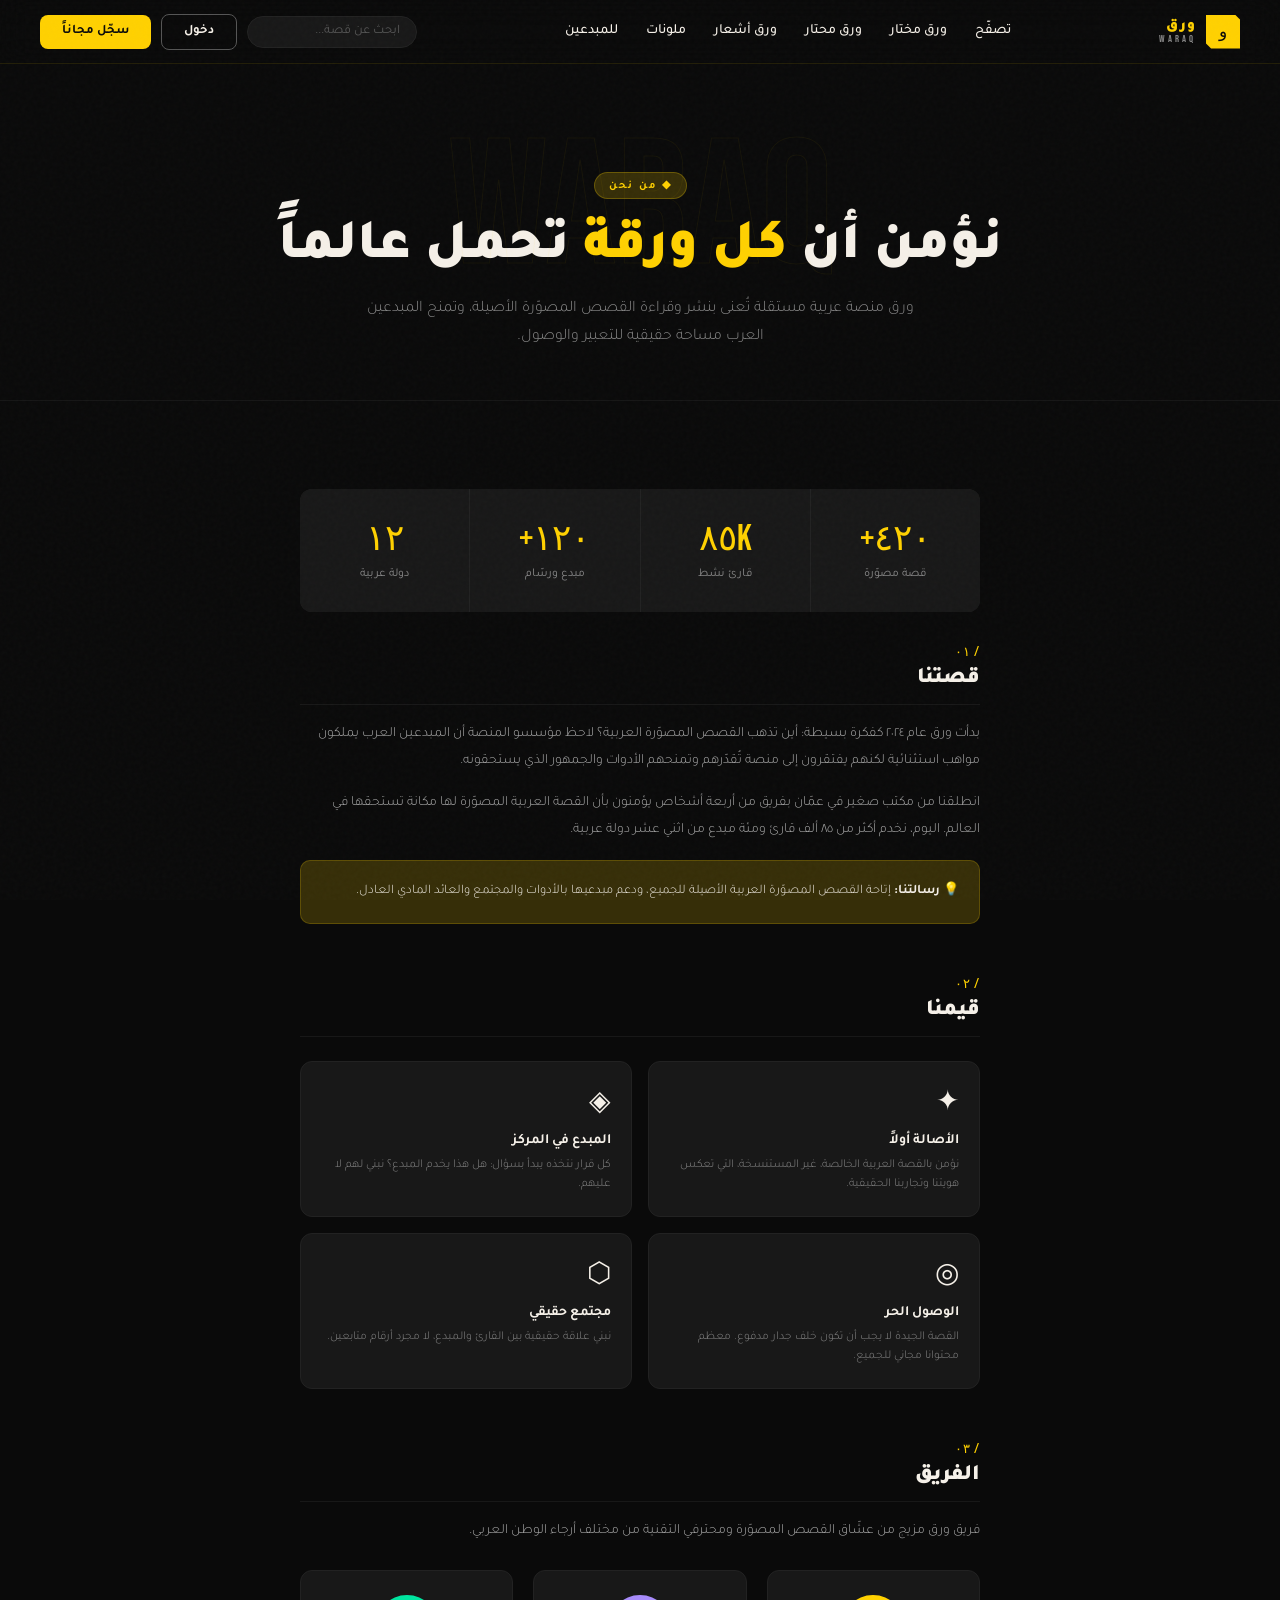
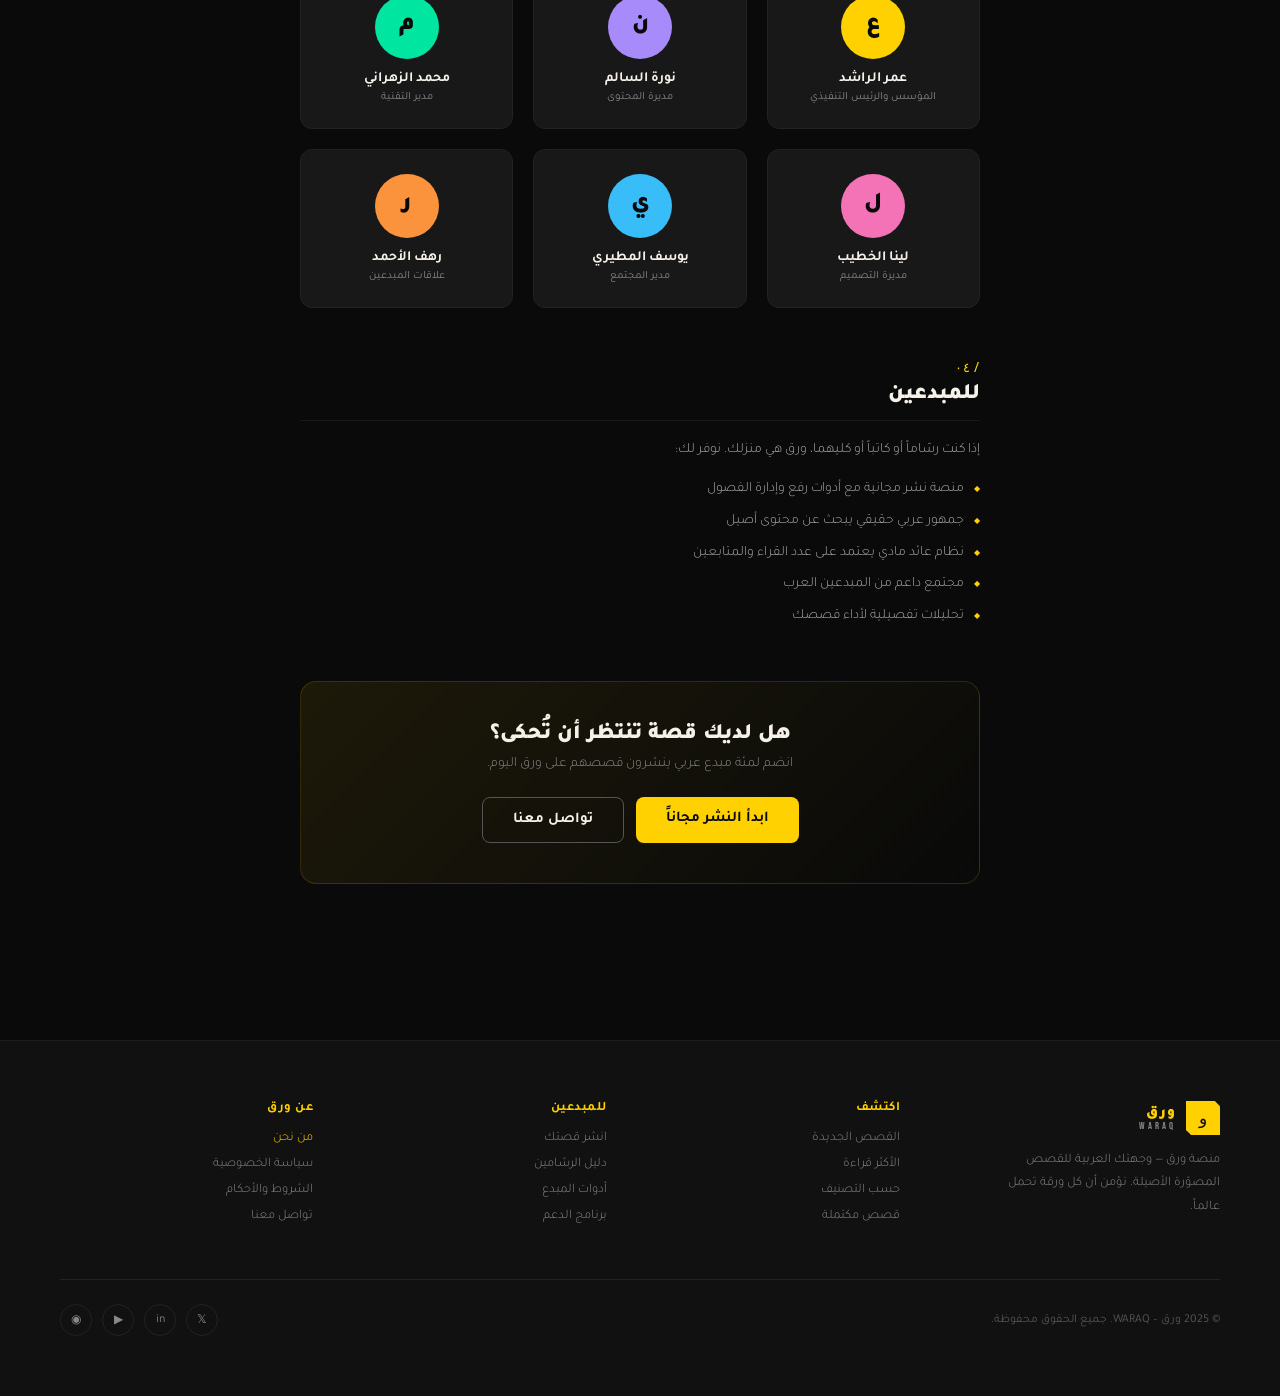
==== about.html @ b27d7887 "made the competition hero in the index page" ====
<!DOCTYPE html>
<html lang="ar" dir="rtl">
<head>
  <meta charset="UTF-8"/>
  <meta name="viewport" content="width=device-width, initial-scale=1.0"/>
  <title>من نحن | ورق WARAQ</title>
  <link rel="preconnect" href="https://fonts.googleapis.com">
  <link href="https://fonts.googleapis.com/css2?family=Tajawal:wght@300;400;500;700;900&family=Bebas+Neue&display=swap" rel="stylesheet">
  <link rel="stylesheet" href="style.css">
  <link rel="stylesheet" href="info.css">
</head>
<body>
<!-- ═══ NAVIGATION ═══ -->
<nav>
  <a class="nav-logo" href="#">
    <div class="nav-logo-icon"><span>و</span></div>
    <div class="nav-logo-text">
      <span class="nav-logo-ar">ورق</span>
      <span class="nav-logo-en">WARAQ</span>
    </div>
  </a>

  <ul class="nav-links">
    <li><a href="browse.html">تصفّح</a></li>
    <li><a href="#schedule">ورق مختار</a></li>
    <li><a href="#trending">ورق محتار</a></li>
    <li><a href="#trending">ورق أشعار</a></li>
    <li><a href="#trending">ملونات</a></li>
    <li><a href="#creators">للمبدعين</a></li>
  </ul>

  <div class="nav-actions">
    <input class="nav-search" type="text" placeholder="ابحث عن قصة...">
    <a class="btn btn-outline nav-btn-login" href="auth.html">دخول</a>
    <a class="btn btn-primary nav-btn-register" href="auth.html">سجّل مجاناً</a>
    <button class="nav-hamburger" id="nav-hamburger" aria-label="القائمة" aria-expanded="false">
      <span></span><span></span><span></span>
    </button>
  </div>
</nav>

<!-- Mobile drawer -->
<div class="nav-drawer" id="nav-drawer" role="dialog" aria-label="القائمة الرئيسية">
  <ul class="drawer-links">
    <li><a href="browse.html">تصفّح</a></li>
    <li><a href="#schedule">ورق مختار</a></li>
    <li><a href="#trending">ورق محتار</a></li>
    <li><a href="#trending">ورق أشعار</a></li>
    <li><a href="#trending">ملونات</a></li>
    <li><a href="#creators">للمبدعين</a></li>
  </ul>
  <input class="drawer-search" type="text" placeholder="ابحث عن قصة...">
  <div class="drawer-actions">
    <a class="btn btn-outline" href="auth.html">دخول</a>
    <a class="btn btn-primary" href="auth.html">سجّل مجاناً</a>
  </div>
</div>


<div class="info-page">

  <!-- Hero -->
  <div class="info-hero" data-bg-text="WARAQ">
    <div class="info-hero-label">◆ من نحن</div>
    <h1 class="info-hero-title">نؤمن أن <span>كل ورقة</span> تحمل عالماً</h1>
    <p class="info-hero-sub">ورق منصة عربية مستقلة تُعنى بنشر وقراءة القصص المصوّرة الأصيلة، وتمنح المبدعين العرب مساحة حقيقية للتعبير والوصول.</p>
  </div>

  <div class="info-content">

    <!-- Stats -->
    <div class="about-stats reveal">
      <div class="about-stat"><span class="about-stat-num">٤٢٠+</span><span class="about-stat-label">قصة مصوّرة</span></div>
      <div class="about-stat"><span class="about-stat-num">٨٥K</span><span class="about-stat-label">قارئ نشط</span></div>
      <div class="about-stat"><span class="about-stat-num">١٢٠+</span><span class="about-stat-label">مبدع ورسّام</span></div>
      <div class="about-stat"><span class="about-stat-num">١٢</span><span class="about-stat-label">دولة عربية</span></div>
    </div>

    <!-- Story -->
    <div class="info-section reveal">
      <div class="info-section-num">/ ٠١</div>
      <h2 class="info-section-title">قصتنا</h2>
      <p>بدأت ورق عام ٢٠٢٤ كفكرة بسيطة: أين تذهب القصص المصوّرة العربية؟ لاحظ مؤسسو المنصة أن المبدعين العرب يملكون مواهب استثنائية لكنهم يفتقرون إلى منصة تُقدّرهم وتمنحهم الأدوات والجمهور الذي يستحقونه.</p>
      <p>انطلقنا من مكتب صغير في عمّان بفريق من أربعة أشخاص يؤمنون بأن القصة العربية المصوّرة لها مكانة تستحقها في العالم. اليوم، نخدم أكثر من ٨٥ ألف قارئ ومئة مبدع من اثني عشر دولة عربية.</p>
      <div class="info-highlight">
        <p>💡 <strong>رسالتنا:</strong> إتاحة القصص المصوّرة العربية الأصيلة للجميع، ودعم مبدعيها بالأدوات والمجتمع والعائد المادي العادل.</p>
      </div>
    </div>

    <!-- Values -->
    <div class="info-section reveal">
      <div class="info-section-num">/ ٠٢</div>
      <h2 class="info-section-title">قيمنا</h2>
      <div class="values-grid">
        <div class="value-card">
          <div class="value-icon">✦</div>
          <div class="value-title">الأصالة أولاً</div>
          <div class="value-desc">نؤمن بالقصة العربية الخالصة، غير المستنسخة، التي تعكس هويتنا وتجاربنا الحقيقية.</div>
        </div>
        <div class="value-card">
          <div class="value-icon">◈</div>
          <div class="value-title">المبدع في المركز</div>
          <div class="value-desc">كل قرار نتخذه يبدأ بسؤال: هل هذا يخدم المبدع؟ نبني لهم لا عليهم.</div>
        </div>
        <div class="value-card">
          <div class="value-icon">◎</div>
          <div class="value-title">الوصول الحر</div>
          <div class="value-desc">القصة الجيدة لا يجب أن تكون خلف جدار مدفوع. معظم محتوانا مجاني للجميع.</div>
        </div>
        <div class="value-card">
          <div class="value-icon">⬡</div>
          <div class="value-title">مجتمع حقيقي</div>
          <div class="value-desc">نبني علاقة حقيقية بين القارئ والمبدع، لا مجرد أرقام متابعين.</div>
        </div>
      </div>
    </div>

    <!-- Team -->
    <div class="info-section reveal">
      <div class="info-section-num">/ ٠٣</div>
      <h2 class="info-section-title">الفريق</h2>
      <p>فريق ورق مزيج من عشّاق القصص المصوّرة ومحترفي التقنية من مختلف أرجاء الوطن العربي.</p>
      <div class="team-grid">
        <div class="team-card">
          <div class="team-avatar" style="background:#FFD100">ع</div>
          <div class="team-name">عمر الراشد</div>
          <div class="team-role">المؤسس والرئيس التنفيذي</div>
        </div>
        <div class="team-card">
          <div class="team-avatar" style="background:#a78bfa">ن</div>
          <div class="team-name">نورة السالم</div>
          <div class="team-role">مديرة المحتوى</div>
        </div>
        <div class="team-card">
          <div class="team-avatar" style="background:#00e5a0">م</div>
          <div class="team-name">محمد الزهراني</div>
          <div class="team-role">مدير التقنية</div>
        </div>
        <div class="team-card">
          <div class="team-avatar" style="background:#f472b6">ل</div>
          <div class="team-name">لينا الخطيب</div>
          <div class="team-role">مديرة التصميم</div>
        </div>
        <div class="team-card">
          <div class="team-avatar" style="background:#38bdf8">ي</div>
          <div class="team-name">يوسف المطيري</div>
          <div class="team-role">مدير المجتمع</div>
        </div>
        <div class="team-card">
          <div class="team-avatar" style="background:#fb923c">ر</div>
          <div class="team-name">رهف الأحمد</div>
          <div class="team-role">علاقات المبدعين</div>
        </div>
      </div>
    </div>

    <!-- For creators -->
    <div class="info-section reveal">
      <div class="info-section-num">/ ٠٤</div>
      <h2 class="info-section-title">للمبدعين</h2>
      <p>إذا كنت رسّاماً أو كاتباً أو كليهما، ورق هي منزلك. نوفر لك:</p>
      <ul class="info-list">
        <li>منصة نشر مجانية مع أدوات رفع وإدارة الفصول</li>
        <li>جمهور عربي حقيقي يبحث عن محتوى أصيل</li>
        <li>نظام عائد مادي يعتمد على عدد القراء والمتابعين</li>
        <li>مجتمع داعم من المبدعين العرب</li>
        <li>تحليلات تفصيلية لأداء قصصك</li>
      </ul>
    </div>

    <!-- CTA -->
    <div class="info-cta reveal">
      <h3>هل لديك قصة تنتظر أن تُحكى؟</h3>
      <p>انضم لمئة مبدع عربي ينشرون قصصهم على ورق اليوم.</p>
      <div class="info-cta-actions">
        <a class="btn btn-primary btn-xl" href="auth.html">ابدأ النشر مجاناً</a>
        <a class="btn btn-outline btn-xl" href="mailto:creators@waraq.com">تواصل معنا</a>
      </div>
    </div>

  </div>
</div>

<!-- ═══ FOOTER ═══ -->
<footer>
  <div class="footer-top">
    <div class="footer-brand">
      <a class="nav-logo" href="#">
        <div class="nav-logo-icon"><span>و</span></div>
        <div class="nav-logo-text">
          <span class="nav-logo-ar">ورق</span>
          <span class="nav-logo-en">WARAQ</span>
        </div>
      </a>
      <p>منصة ورق — وجهتك العربية للقصص المصوّرة الأصيلة. نؤمن أن كل ورقة تحمل عالماً.</p>
    </div>
    <div class="footer-links-grid">
      <div class="footer-col">
        <h4>اكتشف</h4>
        <a href="#">القصص الجديدة</a>
        <a href="#">الأكثر قراءة</a>
        <a href="#">حسب التصنيف</a>
        <a href="#">قصص مكتملة</a>
      </div>
      <div class="footer-col">
        <h4>للمبدعين</h4>
        <a href="#">انشر قصتك</a>
        <a href="#">دليل الرسّامين</a>
        <a href="#">أدوات المبدع</a>
        <a href="#">برنامج الدعم</a>
      </div>
      <div class="footer-col">
        <h4>عن ورق</h4>
        <a href="about.html" style="color:var(--yellow)">من نحن</a>
        <a href="privacy.html">سياسة الخصوصية</a>
        <a href="terms.html">الشروط والأحكام</a>
        <a href="#">تواصل معنا</a>
      </div>
    </div>
  </div>
  <div class="footer-bottom">
    <span>© 2025 ورق – WARAQ. جميع الحقوق محفوظة.</span>
    <div class="footer-socials">
      <a class="social-btn" href="#" aria-label="تويتر">𝕏</a>
      <a class="social-btn" href="#" aria-label="لينكدإن">in</a>
      <a class="social-btn" href="#" aria-label="يوتيوب">▶</a>
      <a class="social-btn" href="#" aria-label="إنستغرام">◉</a>
    </div>
  </div>
</footer>

<script>
  // Mobile nav
  const h = document.getElementById('nav-hamburger');
  const d = document.getElementById('nav-drawer');
  h?.addEventListener('click', () => { const o = d.classList.toggle('open'); h.classList.toggle('open',o); document.body.style.overflow = o?'hidden':''; });
  // Reveal
  const obs = new IntersectionObserver(e => e.forEach(x => { if(x.isIntersecting) x.target.classList.add('visible'); }), {threshold:0.1});
  document.querySelectorAll('.reveal').forEach(el => obs.observe(el));
</script>
</body>
</html>
---- style.css ----
/* ══════════════════════════════════════════
   WARAQ | ورق — Main Stylesheet
   ══════════════════════════════════════════ */

/* ─── VARIABLES ─── */
:root {
  --yellow: #FFD100;
  --yellow-dim: #C9A500;
  --yellow-glow: rgba(255, 209, 0, 0.18);
  --black: #0A0A0A;
  --dark: #111111;
  --dark2: #181818;
  --dark3: #222222;
  --white: #F5F0E8;
  --gray: #888;
  --gray2: #555;
  --radius: 8px;
  --font-arabic: 'Tajawal', sans-serif;
  --font-display: 'Bebas Neue', sans-serif;
  --nav-height: 64px;
}

/* ─── RESET ─── */
*, *::before, *::after { box-sizing: border-box; margin: 0; padding: 0; }
html { scroll-behavior: smooth; }
body {
  background: var(--black);
  color: var(--white);
  font-family: var(--font-arabic);
  overflow-x: hidden;
}

/* ─── SCROLLBAR ─── */
::-webkit-scrollbar { width: 5px; }
::-webkit-scrollbar-track { background: var(--dark); }
::-webkit-scrollbar-thumb { background: var(--yellow); border-radius: 3px; }

/* ─── NOISE OVERLAY ─── */
body::before {
  content: '';
  position: fixed; inset: 0;
  background-image: url("data:image/svg+xml,%3Csvg viewBox='0 0 256 256' xmlns='http://www.w3.org/2000/svg'%3E%3Cfilter id='noise'%3E%3CfeTurbulence type='fractalNoise' baseFrequency='0.9' numOctaves='4' stitchTiles='stitch'/%3E%3C/filter%3E%3Crect width='100%25' height='100%25' filter='url(%23noise)' opacity='1'/%3E%3C/svg%3E");
  opacity: 0.025;
  pointer-events: none;
  z-index: 9999;
}


/* ══════════════════════════════════════════
   NAVIGATION
   ══════════════════════════════════════════ */
nav {
  position: fixed; top: 0; left: 0; right: 0;
  z-index: 1000;
  display: flex; align-items: center; justify-content: space-between;
  padding: 0 40px;
  height: var(--nav-height);
  background: rgba(10,10,10,0.9);
  backdrop-filter: blur(16px);
  -webkit-backdrop-filter: blur(16px);
  border-bottom: 1px solid rgba(255,209,0,0.1);
  gap: 16px;
}

/* Logo */
.nav-logo {
  display: flex; align-items: center; gap: 10px;
  text-decoration: none; flex-shrink: 0;
}
.nav-logo-icon {
  width: 34px; height: 34px;
  background: var(--yellow);
  display: flex; align-items: center; justify-content: center;
  clip-path: polygon(0 0, 85% 0, 100% 15%, 100% 100%, 15% 100%, 0 85%);
  flex-shrink: 0;
}
.nav-logo-icon span { font-family: var(--font-display); font-size: 17px; color: var(--black); }
.nav-logo-text { display: flex; flex-direction: column; line-height: 1; }
.nav-logo-ar { font-size: 15px; font-weight: 900; color: var(--yellow); letter-spacing: 1px; }
.nav-logo-en { font-family: var(--font-display); font-size: 10px; color: var(--gray); letter-spacing: 3px; }

/* Desktop links */
.nav-links {
  display: flex; gap: 28px; list-style: none;
  direction: rtl;
  flex: 1; justify-content: center;
}
.nav-links a {
  text-decoration: none; color: var(--white);
  font-size: 14px; font-weight: 500;
  position: relative; padding-bottom: 4px;
  transition: color 0.2s; white-space: nowrap;
}
.nav-links a::after {
  content: '';
  position: absolute; bottom: 0; right: 0;
  width: 0; height: 2px;
  background: var(--yellow);
  transition: width 0.3s;
}
.nav-links a:hover { color: var(--yellow); }
.nav-links a:hover::after { width: 100%; }

/* Nav actions */
.nav-actions { display: flex; align-items: center; gap: 10px; flex-shrink: 0; }
.nav-search {
  background: var(--dark2);
  border: 1px solid var(--dark3);
  border-radius: 20px;
  padding: 7px 16px;
  color: var(--white);
  font-family: var(--font-arabic);
  font-size: 13px;
  outline: none;
  width: 170px;
  transition: border-color 0.2s, width 0.3s;
  direction: rtl;
}
.nav-search:focus { border-color: var(--yellow); width: 210px; }
.nav-search::placeholder { color: var(--gray2); }

/* Hamburger */
.nav-hamburger {
  display: none;
  background: none; border: none;
  cursor: pointer; padding: 6px;
  flex-direction: column; gap: 5px;
  flex-shrink: 0;
}
.nav-hamburger span {
  display: block; width: 22px; height: 2px;
  background: var(--white); border-radius: 2px;
  transition: all 0.3s;
}
.nav-hamburger.open span:nth-child(1) { transform: translateY(7px) rotate(45deg); }
.nav-hamburger.open span:nth-child(2) { opacity: 0; }
.nav-hamburger.open span:nth-child(3) { transform: translateY(-7px) rotate(-45deg); }

/* Mobile drawer */
.nav-drawer {
  display: none;
  position: fixed; top: var(--nav-height); left: 0; right: 0;
  background: rgba(10,10,10,0.97);
  backdrop-filter: blur(20px);
  -webkit-backdrop-filter: blur(20px);
  border-bottom: 1px solid rgba(255,209,0,0.1);
  z-index: 999;
  flex-direction: column;
  padding: 20px 24px 28px;
  gap: 0;
  transform: translateY(-8px);
  opacity: 0;
  transition: opacity 0.25s, transform 0.25s;
  pointer-events: none;
}
.nav-drawer.open {
  transform: translateY(0);
  opacity: 1;
  pointer-events: all;
}
.nav-drawer .drawer-links {
  list-style: none; direction: rtl;
  display: flex; flex-direction: column; gap: 0;
  border-bottom: 1px solid var(--dark3);
  margin-bottom: 16px;
  padding-bottom: 16px;
}
.nav-drawer .drawer-links li a {
  display: block; padding: 13px 0;
  text-decoration: none; color: var(--white);
  font-size: 16px; font-weight: 600;
  border-bottom: 1px solid rgba(255,255,255,0.04);
  transition: color 0.2s;
}
.nav-drawer .drawer-links li:last-child a { border-bottom: none; }
.nav-drawer .drawer-links li a:hover { color: var(--yellow); }
.nav-drawer .drawer-search {
  background: var(--dark2);
  border: 1px solid var(--dark3);
  border-radius: 20px;
  padding: 10px 16px;
  color: var(--white);
  font-family: var(--font-arabic);
  font-size: 14px;
  outline: none;
  width: 100%;
  direction: rtl;
  margin-bottom: 14px;
}
.nav-drawer .drawer-search:focus { border-color: var(--yellow); }
.nav-drawer .drawer-actions { display: flex; gap: 10px; }
.nav-drawer .drawer-actions .btn { flex: 1; text-align: center; }


/* ══════════════════════════════════════════
   BUTTONS
   ══════════════════════════════════════════ */
.btn {
  display: inline-block;
  padding: 9px 22px; border-radius: var(--radius);
  font-family: var(--font-arabic); font-size: 13px; font-weight: 700;
  cursor: pointer; border: none; text-decoration: none;
  transition: all 0.2s; text-align: center;
}
.btn-outline {
  background: transparent;
  border: 1.5px solid var(--gray2);
  color: var(--white);
}
.btn-outline:hover { border-color: var(--yellow); color: var(--yellow); }
.btn-primary { background: var(--yellow); color: var(--black); }
.btn-primary:hover { background: #ffe44d; transform: translateY(-1px); }
.btn-xl { padding: 13px 30px; font-size: 15px; }


/* ══════════════════════════════════════════
   HERO
   ══════════════════════════════════════════ */
.hero {
  min-height: 100vh;
  display: grid; grid-template-columns: 1fr 1fr;
  align-items: center;
  padding: calc(var(--nav-height) + 60px) 80px 80px;
  position: relative; overflow: hidden;
  gap: 60px;
}
.hero::before {
  content: 'WARAQ';
  position: absolute;
  font-family: var(--font-display);
  font-size: clamp(100px, 18vw, 260px);
  color: transparent;
  -webkit-text-stroke: 1px rgba(255,209,0,0.06);
  bottom: -10px; left: -10px;
  pointer-events: none; user-select: none; line-height: 1;
}

.hero-content { position: relative; z-index: 2; }

.hero-badge {
  display: inline-flex; align-items: center; gap: 8px;
  background: var(--yellow-glow);
  border: 1px solid rgba(255,209,0,0.3);
  border-radius: 20px; padding: 6px 14px;
  font-size: 12px; color: var(--yellow); font-weight: 700; letter-spacing: 1px;
  margin-bottom: 22px;
  animation: fadeUp 0.6s ease both;
}
.hero-badge::before { content: '◆'; font-size: 8px; }

.hero h1 {
  font-size: clamp(36px, 5vw, 76px);
  font-weight: 900; line-height: 1.1;
  margin-bottom: 18px;
  animation: fadeUp 0.6s 0.1s ease both;
}
.hero h1 span { color: var(--yellow); }

.hero p {
  font-size: 15px; color: var(--gray); line-height: 1.85;
  max-width: 420px; margin-bottom: 32px;
  animation: fadeUp 0.6s 0.2s ease both; font-weight: 300;
}

.hero-ctas {
  display: flex; gap: 12px; flex-wrap: wrap;
  animation: fadeUp 0.6s 0.3s ease both;
}

.hero-stats {
  display: flex; gap: 32px; margin-top: 48px; flex-wrap: wrap;
  animation: fadeUp 0.6s 0.4s ease both;
}
.hero-stat { display: flex; flex-direction: column; gap: 2px; }
.hero-stat-num { font-family: var(--font-display); font-size: 30px; color: var(--yellow); letter-spacing: 1px; }
.hero-stat-label { font-size: 12px; color: var(--gray); }

/* Hero Visual */
.hero-visual {
  position: relative; z-index: 2;
  display: flex; align-items: center; justify-content: center;
  animation: fadeUp 0.8s 0.2s ease both;
}
.hero-comic-stack { position: relative; width: 300px; height: 420px; }
.hero-comic-card {
  position: absolute; border-radius: 12px;
  overflow: hidden; box-shadow: 0 30px 80px rgba(0,0,0,0.6);
}
.hero-comic-card.back  { width: 240px; height: 340px; top: 40px; right: -20px; transform: rotate(6deg);  filter: brightness(0.5); }
.hero-comic-card.mid   { width: 240px; height: 340px; top: 20px; right: 10px;  transform: rotate(2deg);  filter: brightness(0.7); }
.hero-comic-card.front { width: 260px; height: 370px; top: 0;    right: 20px;  transform: rotate(-2deg); transition: transform 0.4s; }
.hero-comic-card.front:hover { transform: rotate(0deg) scale(1.02); }

.comic-cover-placeholder {
  width: 100%; height: 100%;
  display: flex; flex-direction: column;
  align-items: center; justify-content: flex-end;
  padding: 20px; position: relative; overflow: hidden;
}
.cover-art { position: absolute; inset: 0; display: flex; align-items: center; justify-content: center; }
.cover-art svg { width: 100%; height: 100%; }
.comic-cover-placeholder .cover-info {
  position: relative; z-index: 2; text-align: center; width: 100%;
  background: linear-gradient(to top, rgba(0,0,0,0.9) 0%, transparent 100%);
  padding: 30px 10px 10px;
}
.cover-title { font-size: 16px; font-weight: 900; color: var(--white); }
.cover-genre { font-size: 11px; color: var(--yellow); margin-top: 4px; }

/* ══════════════════════════════════════════
   COMPETITION HERO
   ══════════════════════════════════════════ */
.comp-hero {
  background: var(--dark2);
  border: 1px solid rgba(255,209,0,0.12);
  border-radius: 16px;
  padding: 52px 48px;
  display: grid;
  grid-template-columns: 1fr 220px;
  gap: 40px;
  align-items: center;
  position: relative;
  overflow: hidden;
}
.comp-bg-text {
  position: absolute; bottom: -30px; left: -10px;
  font-size: 200px; font-weight: 900;
  color: transparent;
  -webkit-text-stroke: 1px rgba(255,209,0,0.05);
  pointer-events: none; user-select: none; line-height: 1;
  font-family: var(--font-arabic);
}
.comp-badge {
  display: inline-flex; align-items: center; gap: 8px;
  background: rgba(255,209,0,0.1);
  border: 1px solid rgba(255,209,0,0.25);
  border-radius: 20px; padding: 5px 14px;
  font-size: 12px; font-weight: 700; color: var(--yellow);
  margin-bottom: 20px; width: fit-content;
}
.comp-badge-dot {
  width: 6px; height: 6px; border-radius: 50%;
  background: var(--yellow);
  animation: pulse 1.6s ease infinite;
}
.comp-title {
  font-size: clamp(28px, 4vw, 44px);
  font-weight: 900; line-height: 1.15; margin-bottom: 14px;
}
.comp-title span { color: var(--yellow); }
.comp-sub {
  font-size: 14px; color: var(--gray); line-height: 1.8;
  font-weight: 300; margin-bottom: 28px; max-width: 520px;
}
.comp-sub strong { color: var(--white); font-weight: 600; }
.comp-branches {
  display: flex; gap: 10px; flex-wrap: wrap; margin-bottom: 28px;
}
.comp-branch {
  display: flex; align-items: center; gap: 8px;
  background: rgba(255,255,255,0.03);
  border: 1px solid rgba(255,255,255,0.07);
  border-radius: 8px; padding: 8px 14px;
  font-size: 13px; color: #ccc; font-weight: 500;
}
.comp-branch-icon {
  width: 22px; height: 22px; border-radius: 5px;
  display: flex; align-items: center; justify-content: center;
  font-size: 12px; flex-shrink: 0;
}
.comp-actions { display: flex; gap: 12px; flex-wrap: wrap; }
.comp-prizes {
  display: flex; flex-direction: column; gap: 12px; position: relative; z-index: 1;
}
.comp-prize-card {
  background: rgba(255,209,0,0.05);
  border: 1px solid rgba(255,209,0,0.12);
  border-radius: 10px; padding: 16px;
  text-align: center; display: flex; flex-direction: column; gap: 4px;
}
.comp-prize-val {
  font-size: 26px; font-weight: 900; color: var(--yellow);
}
.comp-prize-label { font-size: 11px; color: var(--gray); }

@media (max-width: 768px) {
  .comp-hero { grid-template-columns: 1fr; padding: 32px 24px; }
  .comp-prizes { flex-direction: row; flex-wrap: wrap; }
  .comp-prize-card { flex: 1; min-width: 100px; }
}
@media (max-width: 480px) {
  #competition { padding: 40px 20px 0; }
}

/* ══════════════════════════════════════════
   SECTION COMMON
   ══════════════════════════════════════════ */
section { padding: 80px 60px; }

.section-header {
  display: flex; align-items: center; justify-content: space-between;
  margin-bottom: 36px; flex-wrap: wrap; gap: 12px;
}
.section-title {
  font-size: 26px; font-weight: 900;
  display: flex; align-items: center; gap: 12px;
}
.section-title::before {
  content: '';
  display: block; width: 4px; height: 26px;
  background: var(--yellow); border-radius: 2px;
}
.section-link {
  color: var(--yellow); text-decoration: none; font-size: 13px; font-weight: 700;
  display: flex; align-items: center; gap: 6px;
  opacity: 0.8; transition: opacity 0.2s; white-space: nowrap;
}
.section-link:hover { opacity: 1; }


/* ══════════════════════════════════════════
   GENRE TABS
   ══════════════════════════════════════════ */
.genre-tabs {
  display: flex; gap: 8px; flex-wrap: wrap;
  margin-bottom: 32px; direction: rtl;
}
.genre-tab {
  padding: 7px 18px; border-radius: 20px;
  font-size: 13px; font-weight: 600; cursor: pointer;
  border: 1.5px solid var(--dark3);
  background: transparent; color: var(--gray);
  font-family: var(--font-arabic);
  transition: all 0.2s; white-space: nowrap;
}
.genre-tab:hover { border-color: var(--yellow); color: var(--yellow); }
.genre-tab.active { background: var(--yellow); border-color: var(--yellow); color: var(--black); }


/* ══════════════════════════════════════════
   COMIC GRID
   ══════════════════════════════════════════ */
.comics-grid {
  display: grid;
  grid-template-columns: repeat(auto-fill, minmax(148px, 1fr));
  gap: 18px;
}
.comic-card { cursor: pointer; transition: transform 0.25s; }
.comic-card:hover { transform: translateY(-6px); }

.comic-card-thumb {
  width: 100%; aspect-ratio: 3/4;
  border-radius: var(--radius); overflow: hidden;
  position: relative; background: var(--dark2);
  margin-bottom: 10px;
}
.comic-thumb-art { width: 100%; height: 100%; }
.comic-thumb-art svg { width: 100%; height: 100%; display: block; }

.comic-badge {
  position: absolute; top: 8px; right: 8px;
  background: var(--yellow); color: var(--black);
  font-size: 9px; font-weight: 900; letter-spacing: 0.5px;
  padding: 3px 8px; border-radius: 3px;
}
.comic-badge.new { background: #00e5a0; color: var(--black); }
.comic-badge.hot { background: #ff4d4d; color: white; }

.comic-card-title {
  font-size: 13px; font-weight: 700; color: var(--white);
  white-space: nowrap; overflow: hidden; text-overflow: ellipsis;
}
.comic-card-meta {
  font-size: 11px; color: var(--gray); margin-top: 3px;
  display: flex; align-items: center; gap: 6px;
}
.comic-rating { color: var(--yellow); }


/* ══════════════════════════════════════════
   FEATURED BANNER
   ══════════════════════════════════════════ */
.featured-banner {
  margin: 0 60px 60px;
  border-radius: 16px; overflow: hidden;
  background: var(--dark2);
  display: grid; grid-template-columns: 1fr 280px;
  min-height: 280px; position: relative;
}
.featured-banner::before {
  content: '';
  position: absolute; inset: 0;
  background: linear-gradient(100deg, rgba(255,209,0,0.08) 0%, transparent 60%);
  pointer-events: none;
}
.featured-info {
  padding: 44px;
  display: flex; flex-direction: column; justify-content: center;
  position: relative; z-index: 1;
}
.featured-label {
  font-size: 11px; color: var(--yellow); font-weight: 700;
  letter-spacing: 2px; text-transform: uppercase; margin-bottom: 14px;
}
.featured-title { font-size: 34px; font-weight: 900; line-height: 1.15; margin-bottom: 10px; }
.featured-desc {
  font-size: 14px; color: var(--gray); line-height: 1.8;
  margin-bottom: 20px; max-width: 460px; font-weight: 300;
}
.featured-tags { display: flex; gap: 8px; flex-wrap: wrap; margin-bottom: 24px; }
.tag {
  background: var(--dark3); color: var(--gray);
  font-size: 11px; padding: 4px 10px; border-radius: 3px; font-weight: 600;
}
.featured-visual {
  background: linear-gradient(135deg, var(--dark3) 0%, var(--dark) 100%);
  position: relative; overflow: hidden;
  display: flex; align-items: center; justify-content: center;
}
.featured-visual-art { width: 100%; height: 100%; }


/* ══════════════════════════════════════════
   TRENDING STRIP
   ══════════════════════════════════════════ */
.trending-strip {
  background: var(--dark);
  border-top: 1px solid rgba(255,255,255,0.04);
  border-bottom: 1px solid rgba(255,255,255,0.04);
  padding: 18px 60px;
  display: flex; align-items: center; gap: 16px;
  overflow-x: auto; scrollbar-width: none;
}
.trending-strip::-webkit-scrollbar { display: none; }

.trending-label {
  font-family: var(--font-display); font-size: 17px;
  color: var(--yellow); white-space: nowrap; letter-spacing: 1px;
}
.trending-divider { width: 1px; height: 24px; background: var(--dark3); flex-shrink: 0; }
.trending-item {
  display: flex; align-items: center; gap: 10px;
  white-space: nowrap; cursor: pointer;
  padding: 6px 14px; border-radius: 20px;
  border: 1px solid var(--dark3);
  transition: all 0.2s; flex-shrink: 0;
}
.trending-item:hover { border-color: var(--yellow); color: var(--yellow); }
.trending-rank { font-family: var(--font-display); font-size: 20px; color: var(--yellow); min-width: 22px; }
.trending-info { display: flex; flex-direction: column; }
.trending-name { font-size: 12px; font-weight: 700; }
.trending-cat { font-size: 10px; color: var(--gray); }


/* ══════════════════════════════════════════
   SCHEDULE
   ══════════════════════════════════════════ */
.schedule-grid {
  display: grid;
  grid-template-columns: repeat(7, 1fr);
  gap: 10px;
}
.schedule-day { display: flex; flex-direction: column; gap: 8px; }
.schedule-day-name {
  text-align: center; font-size: 11px; font-weight: 700;
  color: var(--gray); padding-bottom: 8px;
  border-bottom: 2px solid var(--dark3);
}
.schedule-day-name.today { color: var(--yellow); border-color: var(--yellow); }

.schedule-comic-mini {
  border-radius: 6px; overflow: hidden;
  aspect-ratio: 3/4; background: var(--dark2);
  cursor: pointer; transition: transform 0.2s;
  position: relative;
}
.schedule-comic-mini:hover { transform: scale(1.05); }
.schedule-comic-mini .s-art { width: 100%; height: 100%; }
.schedule-comic-mini .s-art svg { width: 100%; height: 100%; display: block; }
.schedule-comic-mini .s-title {
  position: absolute; bottom: 0; left: 0; right: 0;
  padding: 4px 5px;
  background: linear-gradient(to top, rgba(0,0,0,0.95), transparent);
  font-size: 9px; font-weight: 700; color: var(--white);
}


/* ══════════════════════════════════════════
   FOOTER
   ══════════════════════════════════════════ */
footer {
  background: var(--dark);
  border-top: 1px solid rgba(255,255,255,0.05);
  padding: 60px;
}
.footer-top {
  display: grid; grid-template-columns: 240px 1fr;
  gap: 80px; margin-bottom: 44px;
}
.footer-brand p {
  font-size: 13px; color: var(--gray);
  line-height: 1.8; margin-top: 14px; font-weight: 300;
}
.footer-links-grid {
  display: grid; grid-template-columns: repeat(3, 1fr); gap: 40px;
}
.footer-col h4 {
  font-size: 13px; font-weight: 700; color: var(--yellow);
  margin-bottom: 14px; letter-spacing: 0.5px;
}
.footer-col a {
  display: block; text-decoration: none; color: var(--gray);
  font-size: 13px; margin-bottom: 10px;
  transition: color 0.2s; font-weight: 300;
}
.footer-col a:hover { color: var(--white); }
.footer-bottom {
  display: flex; align-items: center; justify-content: space-between;
  flex-wrap: wrap; gap: 14px;
  padding-top: 24px; border-top: 1px solid var(--dark3);
  font-size: 12px; color: var(--gray2);
}
.footer-socials { display: flex; gap: 10px; }
.social-btn {
  width: 32px; height: 32px; border-radius: 50%;
  border: 1px solid var(--dark3);
  display: flex; align-items: center; justify-content: center;
  color: var(--gray); text-decoration: none;
  font-size: 12px; transition: all 0.2s;
}
.social-btn:hover { border-color: var(--yellow); color: var(--yellow); }


/* ══════════════════════════════════════════
   MODAL
   ══════════════════════════════════════════ */
.modal-overlay {
  position: fixed; inset: 0;
  background: rgba(0,0,0,0.85);
  backdrop-filter: blur(8px);
  -webkit-backdrop-filter: blur(8px);
  z-index: 2000;
  display: flex; align-items: center; justify-content: center;
  opacity: 0; pointer-events: none;
  transition: opacity 0.3s;
  padding: 16px;
}
.modal-overlay.open { opacity: 1; pointer-events: all; }
.modal {
  background: var(--dark2);
  border: 1px solid rgba(255,209,0,0.15);
  border-radius: 16px;
  width: 100%; max-width: 580px;
  max-height: 90vh; overflow-y: auto;
  transform: scale(0.95) translateY(20px);
  transition: transform 0.3s;
  scrollbar-width: thin;
  scrollbar-color: var(--yellow) var(--dark);
}
.modal-overlay.open .modal { transform: scale(1) translateY(0); }
.modal-cover {
  height: 200px; position: relative; overflow: hidden;
  border-radius: 16px 16px 0 0;
  background: var(--dark3);
  display: flex; align-items: center; justify-content: center;
}
.modal-cover svg { height: 100%; width: auto; }
.modal-close {
  position: absolute; top: 12px; left: 12px;
  width: 34px; height: 34px; border-radius: 50%;
  background: rgba(0,0,0,0.6); border: none;
  color: var(--white); font-size: 16px; cursor: pointer;
  display: flex; align-items: center; justify-content: center;
  transition: background 0.2s; z-index: 1;
}
.modal-close:hover { background: rgba(255,209,0,0.2); color: var(--yellow); }
.modal-body { padding: 24px 28px; }
.modal-genre { font-size: 11px; color: var(--yellow); font-weight: 700; letter-spacing: 1px; margin-bottom: 6px; }
.modal-title { font-size: 24px; font-weight: 900; margin-bottom: 4px; }
.modal-author { font-size: 13px; color: var(--gray); margin-bottom: 14px; }
.modal-desc { font-size: 14px; color: #aaa; line-height: 1.85; margin-bottom: 22px; font-weight: 300; }
.modal-actions { display: flex; gap: 10px; flex-wrap: wrap; }
.episode-list { margin-top: 24px; border-top: 1px solid var(--dark3); padding-top: 18px; }
.episode-list h4 { font-size: 14px; font-weight: 700; margin-bottom: 12px; }
.episode-item {
  display: flex; align-items: center; justify-content: space-between;
  padding: 11px 0; border-bottom: 1px solid rgba(255,255,255,0.04);
  cursor: pointer; transition: color 0.2s;
}
.episode-item:hover .ep-title { color: var(--yellow); }
.ep-title { font-size: 13px; font-weight: 600; }
.ep-meta { font-size: 11px; color: var(--gray); display: flex; gap: 10px; align-items: center; }
.ep-new { font-size: 10px; background: var(--yellow); color: var(--black); padding: 2px 7px; border-radius: 3px; font-weight: 700; }


/* ══════════════════════════════════════════
   ANIMATIONS
   ══════════════════════════════════════════ */
@keyframes fadeUp {
  from { opacity: 0; transform: translateY(24px); }
  to   { opacity: 1; transform: translateY(0); }
}
.reveal {
  opacity: 0; transform: translateY(28px);
  transition: opacity 0.6s, transform 0.6s;
}
.reveal.visible { opacity: 1; transform: none; }


/* ══════════════════════════════════════════
   RESPONSIVE — TABLET (≤ 1024px)
   ══════════════════════════════════════════ */
@media (max-width: 1024px) {
  nav { padding: 0 24px; }
  .nav-links { gap: 20px; }
  .nav-search { width: 140px; }
  .nav-search:focus { width: 170px; }

  .hero { padding: calc(var(--nav-height) + 40px) 40px 60px; gap: 40px; }

  section { padding: 60px 40px; }
  .featured-banner { margin: 0 40px 50px; }
  .trending-strip { padding: 16px 40px; }
  footer { padding: 50px 40px; }
  .footer-top { gap: 50px; }

  .schedule-grid { grid-template-columns: repeat(7, 1fr); gap: 6px; }
  .schedule-day-name { font-size: 10px; }
}


/* ══════════════════════════════════════════
   RESPONSIVE — MOBILE (≤ 768px)
   ══════════════════════════════════════════ */
@media (max-width: 768px) {
  /* Nav */
  nav { padding: 0 20px; height: 56px; }
  .nav-links { display: none; }
  .nav-search { display: none; }
  .btn.btn-outline.nav-btn-login,
  .btn.btn-primary.nav-btn-register { display: none; }
  .nav-hamburger { display: flex; }
  .nav-drawer { display: flex; }

  /* Hero — single column */
  .hero {
    grid-template-columns: 1fr;
    padding: 80px 20px 60px;
    gap: 0; min-height: auto;
    text-align: center;
  }
  .hero::before { font-size: 100px; bottom: 0; left: -10px; }
  .hero-content { order: 2; }
  .hero-badge { margin: 0 auto 18px; }
  .hero h1 { font-size: clamp(32px, 9vw, 52px); }
  .hero p { max-width: 100%; font-size: 14px; }
  .hero-ctas { justify-content: center; }
  .hero-stats { justify-content: center; gap: 24px; }

  /* Hide the decorative stack, show a single cover */
  .hero-visual { order: 1; margin-bottom: 36px; }
  .hero-comic-stack { width: 180px; height: 260px; }
  .hero-comic-card.back  { width: 150px; height: 215px; top: 25px; right: -10px; }
  .hero-comic-card.mid   { width: 155px; height: 220px; top: 12px; right: 5px; }
  .hero-comic-card.front { width: 165px; height: 234px; top: 0; right: 10px; }

  /* Sections */
  section { padding: 48px 20px; }
  .section-title { font-size: 22px; }

  /* Featured banner — stack */
  .featured-banner {
    margin: 0 20px 40px;
    grid-template-columns: 1fr;
  }
  .featured-visual { height: 180px; order: -1; }
  .featured-info { padding: 22px 20px 26px; }
  .featured-title { font-size: 24px; }
  .featured-desc { font-size: 13px; }

  /* Trending */
  .trending-strip { padding: 14px 20px; gap: 12px; }
  .trending-label { font-size: 15px; }

  /* Comics grid — 2 columns on small phones, 3 on bigger */
  .comics-grid { grid-template-columns: repeat(2, 1fr); gap: 14px; }

  /* Schedule — scrollable horizontal strip */
  .schedule-grid {
    grid-template-columns: repeat(7, 100px);
    gap: 8px;
    overflow-x: auto;
    padding-bottom: 8px;
    scrollbar-width: none;
  }
  .schedule-grid::-webkit-scrollbar { display: none; }

  /* Footer */
  footer { padding: 40px 20px 28px; }
  .footer-top { grid-template-columns: 1fr; gap: 32px; }
  .footer-links-grid { grid-template-columns: repeat(2, 1fr); gap: 28px; }
  .footer-bottom { flex-direction: column; align-items: flex-start; gap: 12px; }

  /* Modal */
  .modal-overlay { align-items: flex-end; padding: 0; }
  .modal {
    max-width: 100%; border-radius: 20px 20px 0 0;
    max-height: 88vh;
  }
  .modal-cover { height: 160px; border-radius: 20px 20px 0 0; }
  .modal-body { padding: 20px; }
  .modal-title { font-size: 20px; }
}


/* ══════════════════════════════════════════
   RESPONSIVE — SMALL PHONES (≤ 400px)
   ══════════════════════════════════════════ */
@media (max-width: 400px) {
  .hero h1 { font-size: 30px; }
  .comics-grid { grid-template-columns: repeat(2, 1fr); gap: 10px; }
  .footer-links-grid { grid-template-columns: 1fr; }
  .hero-stats { flex-direction: column; align-items: center; gap: 16px; }
  .hero-comic-stack { width: 150px; height: 220px; }
  .hero-comic-card.front { width: 140px; height: 200px; }
  .hero-comic-card.mid { width: 135px; height: 190px; }
  .hero-comic-card.back { width: 130px; height: 185px; }
}


/* ══════════════════════════════════════════
   TABLET PORTRAIT (769–900px)
   ══════════════════════════════════════════ */
@media (min-width: 769px) and (max-width: 900px) {
  .nav-links { display: none; }
  .nav-hamburger { display: flex; }
  .nav-drawer { display: flex; }
  .nav-search { width: 130px; }

  .hero { grid-template-columns: 1fr; padding: 90px 40px 60px; text-align: center; gap: 0; }
  .hero-visual { order: 1; margin-bottom: 36px; }
  .hero-content { order: 2; }
  .hero-badge { margin: 0 auto 18px; }
  .hero-ctas { justify-content: center; }
  .hero-stats { justify-content: center; }

  .featured-banner { grid-template-columns: 1fr 220px; }
  .schedule-grid { grid-template-columns: repeat(4, 1fr); }
  .comics-grid { grid-template-columns: repeat(3, 1fr); }
}
---- info.css ----
/* ══════════════════════════════════════════
   WARAQ | ورق — Info Pages Shared Styles
   ══════════════════════════════════════════ */

.info-page {
  padding-top: calc(var(--nav-height) + 48px);
  padding-bottom: 100px;
  min-height: 100vh;
}

/* ─── HERO ─── */
.info-hero {
  text-align: center;
  padding: 60px 60px 48px;
  border-bottom: 1px solid rgba(255,255,255,0.05);
  position: relative; overflow: hidden;
}
.info-hero::before {
  content: attr(data-bg-text);
  position: absolute; top: -10px; left: 50%;
  transform: translateX(-50%);
  font-family: var(--font-display);
  font-size: clamp(80px, 14vw, 180px);
  color: transparent;
  -webkit-text-stroke: 1px rgba(255,209,0,0.05);
  white-space: nowrap; pointer-events: none; user-select: none;
}
.info-hero-label {
  display: inline-flex; align-items: center; gap: 8px;
  font-size: 11px; font-weight: 700; color: var(--yellow);
  letter-spacing: 2px; text-transform: uppercase;
  background: var(--yellow-glow);
  border: 1px solid rgba(255,209,0,0.25);
  border-radius: 20px; padding: 5px 14px;
  margin-bottom: 20px;
}
.info-hero-title {
  font-size: clamp(32px, 5vw, 56px);
  font-weight: 900; margin-bottom: 14px; line-height: 1.1;
}
.info-hero-title span { color: var(--yellow); }
.info-hero-sub {
  font-size: 16px; color: var(--gray); max-width: 560px;
  margin: 0 auto; line-height: 1.8; font-weight: 300;
}
.info-hero-meta {
  margin-top: 20px; font-size: 12px; color: var(--gray2);
  display: flex; align-items: center; justify-content: center; gap: 16px;
}
.info-hero-meta span { display: flex; align-items: center; gap: 5px; }

/* ─── CONTENT AREA ─── */
.info-content {
  max-width: 800px; margin: 0 auto;
  padding: 56px 60px;
}

/* ─── TABLE OF CONTENTS ─── */
.info-toc {
  background: var(--dark2);
  border: 1px solid rgba(255,209,0,0.12);
  border-radius: 12px; padding: 24px 28px;
  margin-bottom: 48px;
}
.info-toc-title {
  font-size: 13px; font-weight: 700; color: var(--yellow);
  letter-spacing: 0.5px; margin-bottom: 14px;
}
.info-toc-list {
  list-style: none; display: flex; flex-direction: column; gap: 8px;
  counter-reset: toc;
}
.info-toc-list li { counter-increment: toc; }
.info-toc-list a {
  text-decoration: none; color: var(--gray);
  font-size: 13px; font-weight: 500;
  display: flex; align-items: center; gap: 10px;
  transition: color 0.2s;
}
.info-toc-list a::before {
  content: counter(toc, arabic-indic);
  font-family: var(--font-display); font-size: 14px;
  color: var(--yellow); min-width: 18px;
}
.info-toc-list a:hover { color: var(--yellow); }

/* ─── SECTIONS ─── */
.info-section {
  margin-bottom: 52px;
  scroll-margin-top: calc(var(--nav-height) + 16px);
}
.info-section-num {
  font-family: var(--font-display); font-size: 13px;
  color: var(--yellow); letter-spacing: 1px; margin-bottom: 6px;
}
.info-section-title {
  font-size: 22px; font-weight: 900; margin-bottom: 16px;
  padding-bottom: 12px;
  border-bottom: 1px solid rgba(255,255,255,0.06);
}
.info-section p {
  font-size: 14px; color: #aaa; line-height: 1.95;
  font-weight: 300; margin-bottom: 14px;
}
.info-section p:last-child { margin-bottom: 0; }
.info-section p strong { color: var(--white); font-weight: 600; }
.info-section a { color: var(--yellow); text-decoration: none; }
.info-section a:hover { text-decoration: underline; }

/* Lists inside sections */
.info-list {
  list-style: none; margin: 0 0 14px; padding: 0;
  display: flex; flex-direction: column; gap: 8px;
}
.info-list li {
  font-size: 14px; color: #aaa; line-height: 1.7; font-weight: 300;
  display: flex; align-items: flex-start; gap: 10px;
}
.info-list li::before {
  content: '◆'; font-size: 8px; color: var(--yellow);
  margin-top: 6px; flex-shrink: 0;
}

/* Highlight box */
.info-highlight {
  background: var(--yellow-glow);
  border: 1px solid rgba(255,209,0,0.2);
  border-radius: 10px; padding: 18px 20px;
  margin: 16px 0;
}
.info-highlight p { color: var(--white) !important; margin: 0 !important; font-size: 13px !important; }

/* Warning box */
.info-warning {
  background: rgba(255,77,77,0.08);
  border: 1px solid rgba(255,77,77,0.2);
  border-radius: 10px; padding: 16px 20px; margin: 16px 0;
}
.info-warning p { color: #ffaaaa !important; margin: 0 !important; font-size: 13px !important; }

/* Divider */
.info-divider {
  height: 1px; background: rgba(255,255,255,0.06);
  margin: 40px 0;
}

/* ─── ABOUT: TEAM CARDS ─── */
.team-grid {
  display: grid; grid-template-columns: repeat(auto-fill, minmax(180px, 1fr));
  gap: 20px; margin-top: 24px;
}
.team-card {
  background: var(--dark2); border: 1px solid var(--dark3);
  border-radius: 12px; padding: 24px 16px;
  text-align: center; transition: border-color 0.2s, transform 0.2s;
}
.team-card:hover { border-color: rgba(255,209,0,0.25); transform: translateY(-3px); }
.team-avatar {
  width: 64px; height: 64px; border-radius: 50%;
  margin: 0 auto 12px;
  display: flex; align-items: center; justify-content: center;
  font-size: 24px; font-weight: 900; color: var(--black);
}
.team-name { font-size: 14px; font-weight: 700; margin-bottom: 3px; }
.team-role { font-size: 11px; color: var(--gray); }

/* ─── ABOUT: VALUES ─── */
.values-grid {
  display: grid; grid-template-columns: repeat(auto-fill, minmax(220px, 1fr));
  gap: 16px; margin-top: 24px;
}
.value-card {
  background: var(--dark2); border: 1px solid var(--dark3);
  border-radius: 12px; padding: 22px 20px;
  transition: border-color 0.2s;
}
.value-card:hover { border-color: rgba(255,209,0,0.2); }
.value-icon { font-size: 28px; margin-bottom: 10px; }
.value-title { font-size: 14px; font-weight: 700; margin-bottom: 6px; }
.value-desc { font-size: 12px; color: var(--gray); line-height: 1.6; font-weight: 300; }

/* ─── ABOUT: STATS ─── */
.about-stats {
  display: grid; grid-template-columns: repeat(4, 1fr);
  gap: 1px; background: var(--dark3);
  border-radius: 12px; overflow: hidden;
  margin: 32px 0;
}
.about-stat {
  background: var(--dark2); padding: 28px 20px;
  text-align: center;
}
.about-stat-num {
  font-family: var(--font-display); font-size: 36px;
  color: var(--yellow); display: block; margin-bottom: 4px;
}
.about-stat-label { font-size: 12px; color: var(--gray); }

/* ─── CONTACT CTA (about page) ─── */
.info-cta {
  background: linear-gradient(135deg, rgba(255,209,0,0.08) 0%, transparent 100%);
  border: 1px solid rgba(255,209,0,0.15);
  border-radius: 16px; padding: 40px;
  text-align: center; margin-top: 48px;
}
.info-cta h3 { font-size: 22px; font-weight: 900; margin-bottom: 8px; }
.info-cta p { font-size: 14px; color: var(--gray); margin-bottom: 24px; font-weight: 300; }
.info-cta-actions { display: flex; gap: 12px; justify-content: center; flex-wrap: wrap; }

/* ══════════════════════════════════════════
   RESPONSIVE
   ══════════════════════════════════════════ */
@media (max-width: 1024px) {
  .info-hero    { padding: 48px 40px 40px; }
  .info-content { padding: 48px 40px; }
}
@media (max-width: 768px) {
  .info-hero    { padding: 40px 20px 32px; }
  .info-content { padding: 32px 20px; }
  .about-stats  { grid-template-columns: repeat(2, 1fr); }
  .team-grid    { grid-template-columns: repeat(2, 1fr); }
}
@media (max-width: 480px) {
  .info-hero-title { font-size: 28px; }
  .about-stats     { grid-template-columns: repeat(2, 1fr); }
  .values-grid     { grid-template-columns: 1fr; }
  .info-cta        { padding: 28px 20px; }
  .info-cta-actions { flex-direction: column; align-items: center; }
}
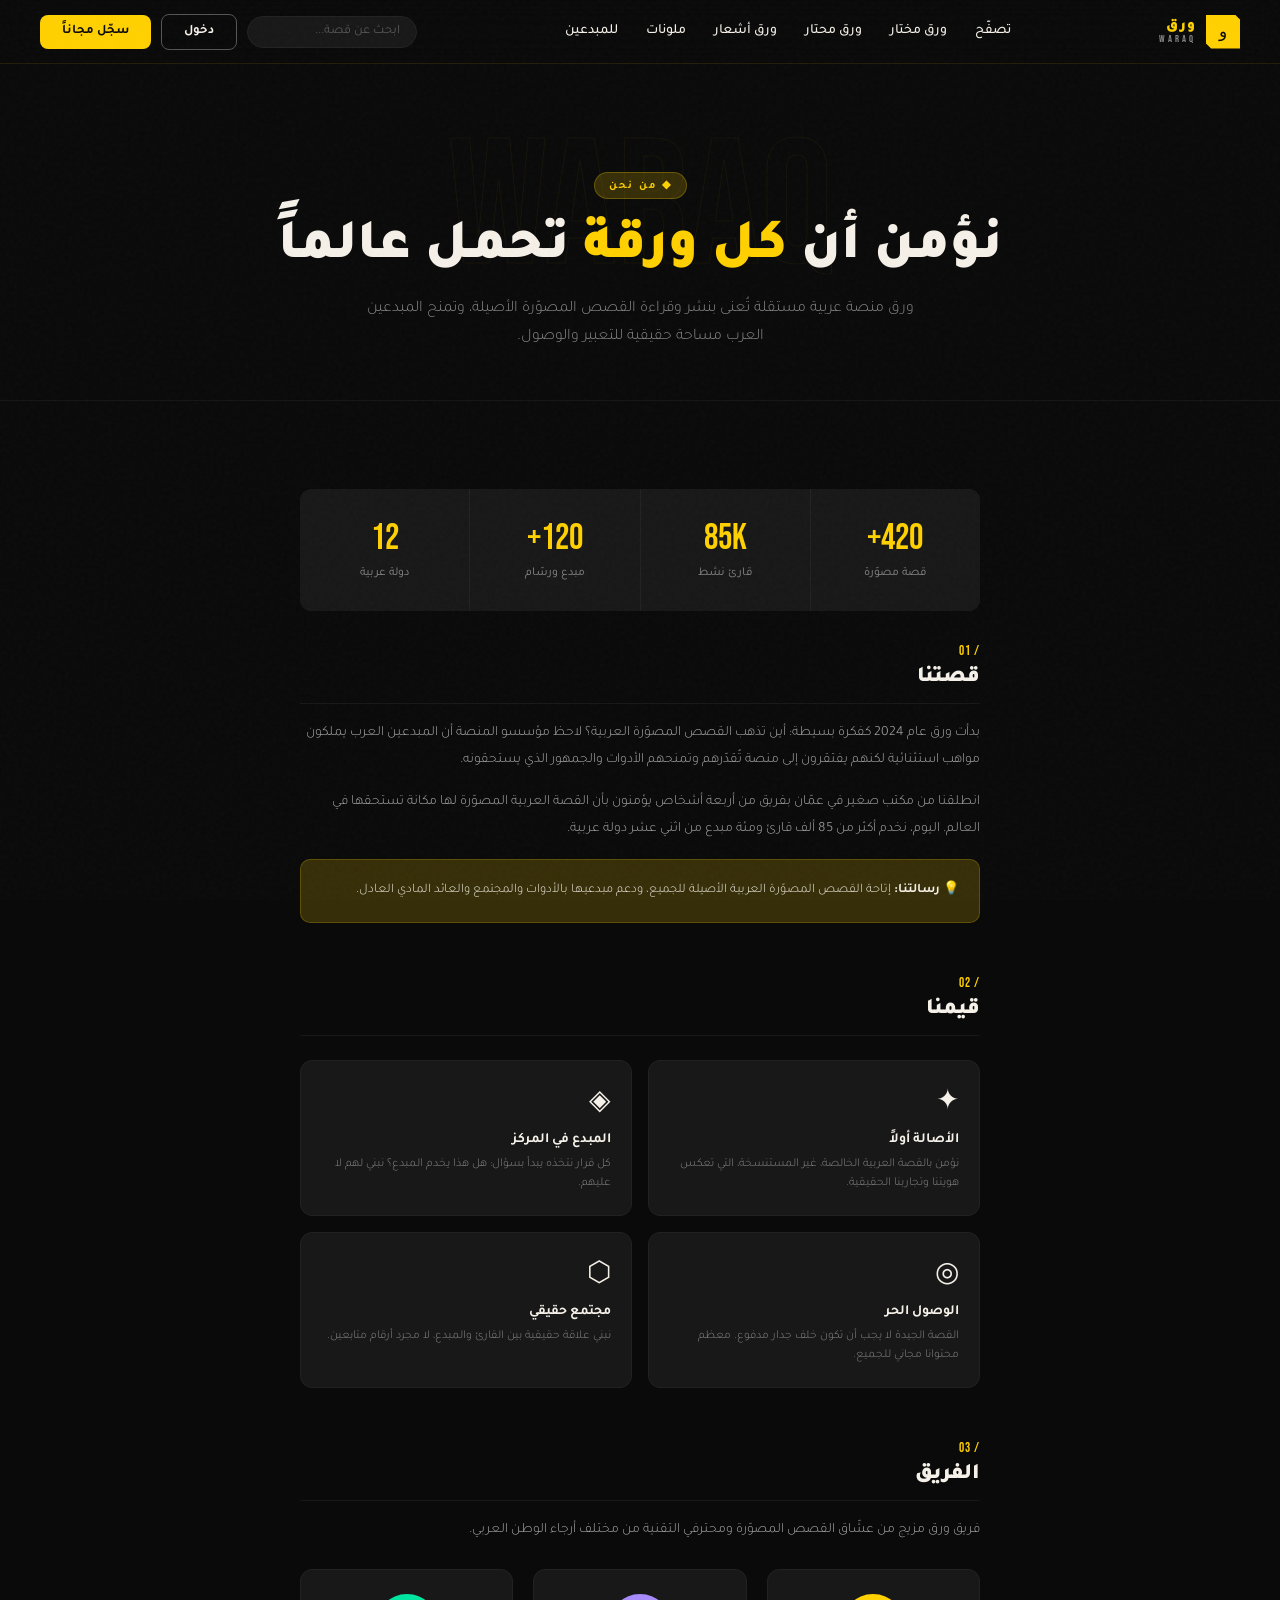
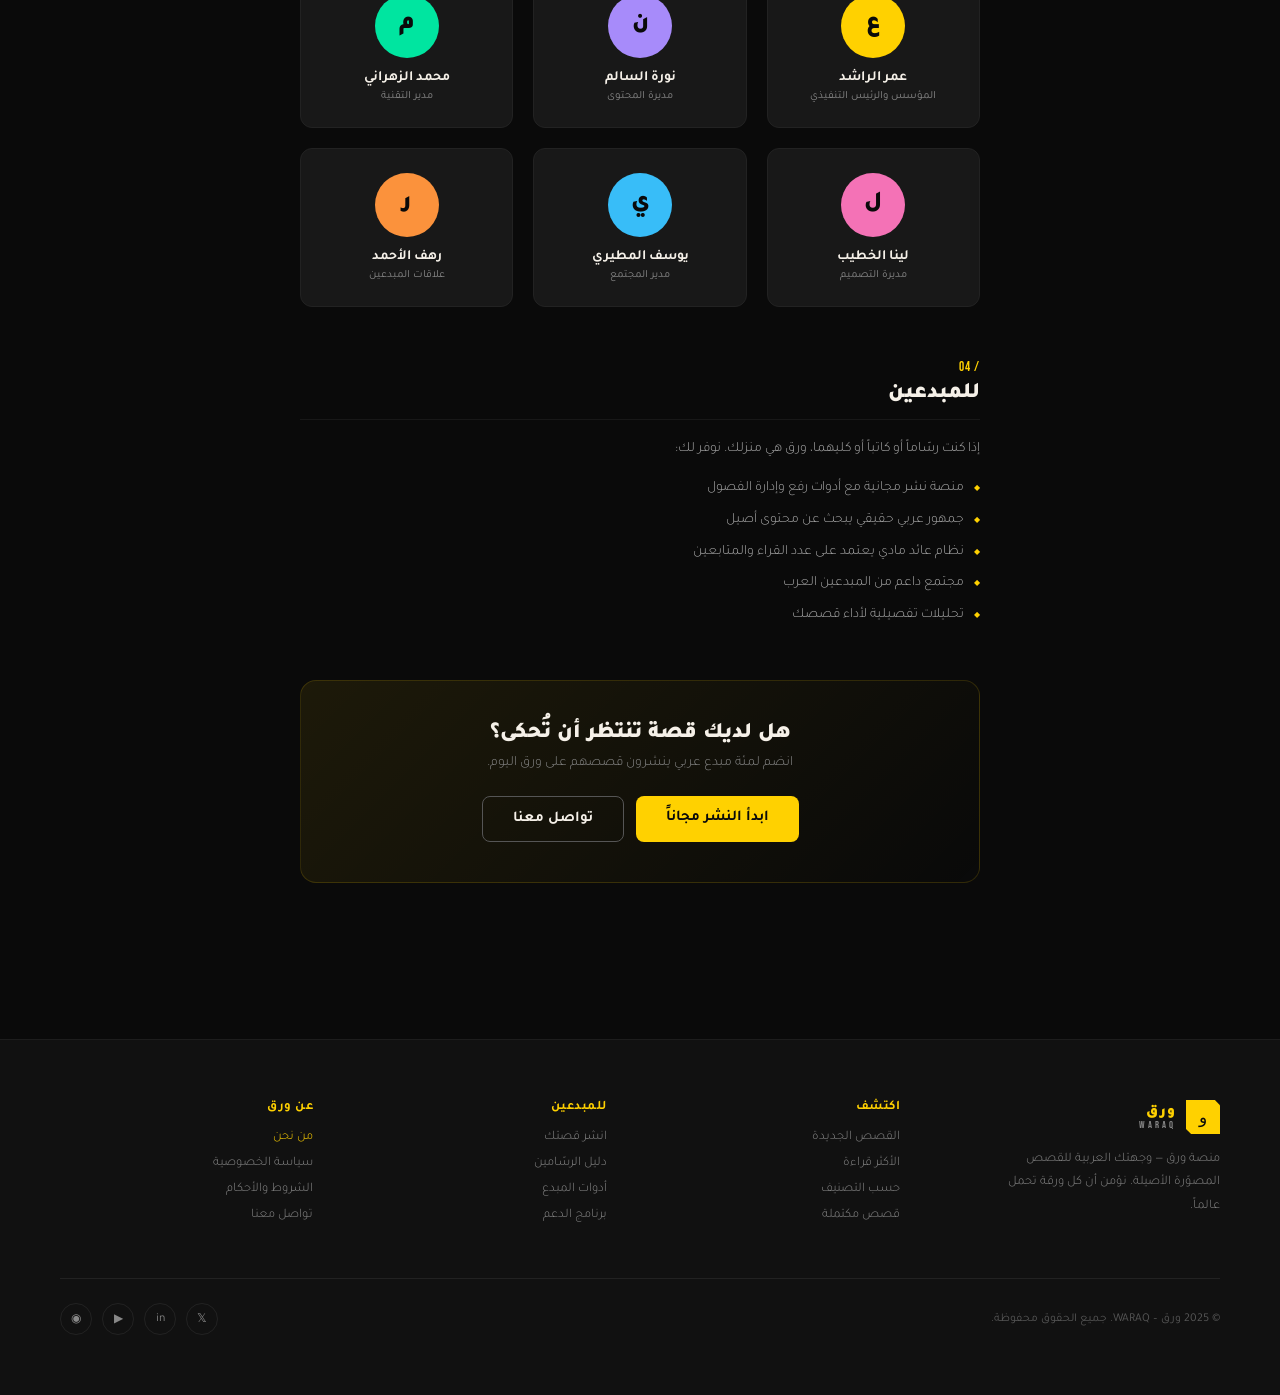
==== commit cf2c0ef6: "turned numbers from indian to arabic numbers" ====
--- a/about.html
+++ b/about.html
@@ -12,7 +12,7 @@
 <body>
 <!-- ═══ NAVIGATION ═══ -->
 <nav>
-  <a class="nav-logo" href="#">
+  <a class="nav-logo" href="index.html">
     <div class="nav-logo-icon"><span>و</span></div>
     <div class="nav-logo-text">
       <span class="nav-logo-ar">ورق</span>
@@ -70,18 +70,18 @@
 
     <!-- Stats -->
     <div class="about-stats reveal">
-      <div class="about-stat"><span class="about-stat-num">٤٢٠+</span><span class="about-stat-label">قصة مصوّرة</span></div>
-      <div class="about-stat"><span class="about-stat-num">٨٥K</span><span class="about-stat-label">قارئ نشط</span></div>
-      <div class="about-stat"><span class="about-stat-num">١٢٠+</span><span class="about-stat-label">مبدع ورسّام</span></div>
-      <div class="about-stat"><span class="about-stat-num">١٢</span><span class="about-stat-label">دولة عربية</span></div>
+      <div class="about-stat"><span class="about-stat-num">420+</span><span class="about-stat-label">قصة مصوّرة</span></div>
+      <div class="about-stat"><span class="about-stat-num">85K</span><span class="about-stat-label">قارئ نشط</span></div>
+      <div class="about-stat"><span class="about-stat-num">120+</span><span class="about-stat-label">مبدع ورسّام</span></div>
+      <div class="about-stat"><span class="about-stat-num">12</span><span class="about-stat-label">دولة عربية</span></div>
     </div>
 
     <!-- Story -->
     <div class="info-section reveal">
-      <div class="info-section-num">/ ٠١</div>
+      <div class="info-section-num">/ 01</div>
       <h2 class="info-section-title">قصتنا</h2>
-      <p>بدأت ورق عام ٢٠٢٤ كفكرة بسيطة: أين تذهب القصص المصوّرة العربية؟ لاحظ مؤسسو المنصة أن المبدعين العرب يملكون مواهب استثنائية لكنهم يفتقرون إلى منصة تُقدّرهم وتمنحهم الأدوات والجمهور الذي يستحقونه.</p>
-      <p>انطلقنا من مكتب صغير في عمّان بفريق من أربعة أشخاص يؤمنون بأن القصة العربية المصوّرة لها مكانة تستحقها في العالم. اليوم، نخدم أكثر من ٨٥ ألف قارئ ومئة مبدع من اثني عشر دولة عربية.</p>
+      <p>بدأت ورق عام 2024 كفكرة بسيطة: أين تذهب القصص المصوّرة العربية؟ لاحظ مؤسسو المنصة أن المبدعين العرب يملكون مواهب استثنائية لكنهم يفتقرون إلى منصة تُقدّرهم وتمنحهم الأدوات والجمهور الذي يستحقونه.</p>
+      <p>انطلقنا من مكتب صغير في عمّان بفريق من أربعة أشخاص يؤمنون بأن القصة العربية المصوّرة لها مكانة تستحقها في العالم. اليوم، نخدم أكثر من 85 ألف قارئ ومئة مبدع من اثني عشر دولة عربية.</p>
       <div class="info-highlight">
         <p>💡 <strong>رسالتنا:</strong> إتاحة القصص المصوّرة العربية الأصيلة للجميع، ودعم مبدعيها بالأدوات والمجتمع والعائد المادي العادل.</p>
       </div>
@@ -89,7 +89,7 @@
 
     <!-- Values -->
     <div class="info-section reveal">
-      <div class="info-section-num">/ ٠٢</div>
+      <div class="info-section-num">/ 02</div>
       <h2 class="info-section-title">قيمنا</h2>
       <div class="values-grid">
         <div class="value-card">
@@ -117,7 +117,7 @@
 
     <!-- Team -->
     <div class="info-section reveal">
-      <div class="info-section-num">/ ٠٣</div>
+      <div class="info-section-num">/ 03</div>
       <h2 class="info-section-title">الفريق</h2>
       <p>فريق ورق مزيج من عشّاق القصص المصوّرة ومحترفي التقنية من مختلف أرجاء الوطن العربي.</p>
       <div class="team-grid">
@@ -156,7 +156,7 @@
 
     <!-- For creators -->
     <div class="info-section reveal">
-      <div class="info-section-num">/ ٠٤</div>
+      <div class="info-section-num">/ 04</div>
       <h2 class="info-section-title">للمبدعين</h2>
       <p>إذا كنت رسّاماً أو كاتباً أو كليهما، ورق هي منزلك. نوفر لك:</p>
       <ul class="info-list">
@@ -185,7 +185,7 @@
 <footer>
   <div class="footer-top">
     <div class="footer-brand">
-      <a class="nav-logo" href="#">
+      <a class="nav-logo" href="index.html">
         <div class="nav-logo-icon"><span>و</span></div>
         <div class="nav-logo-text">
           <span class="nav-logo-ar">ورق</span>
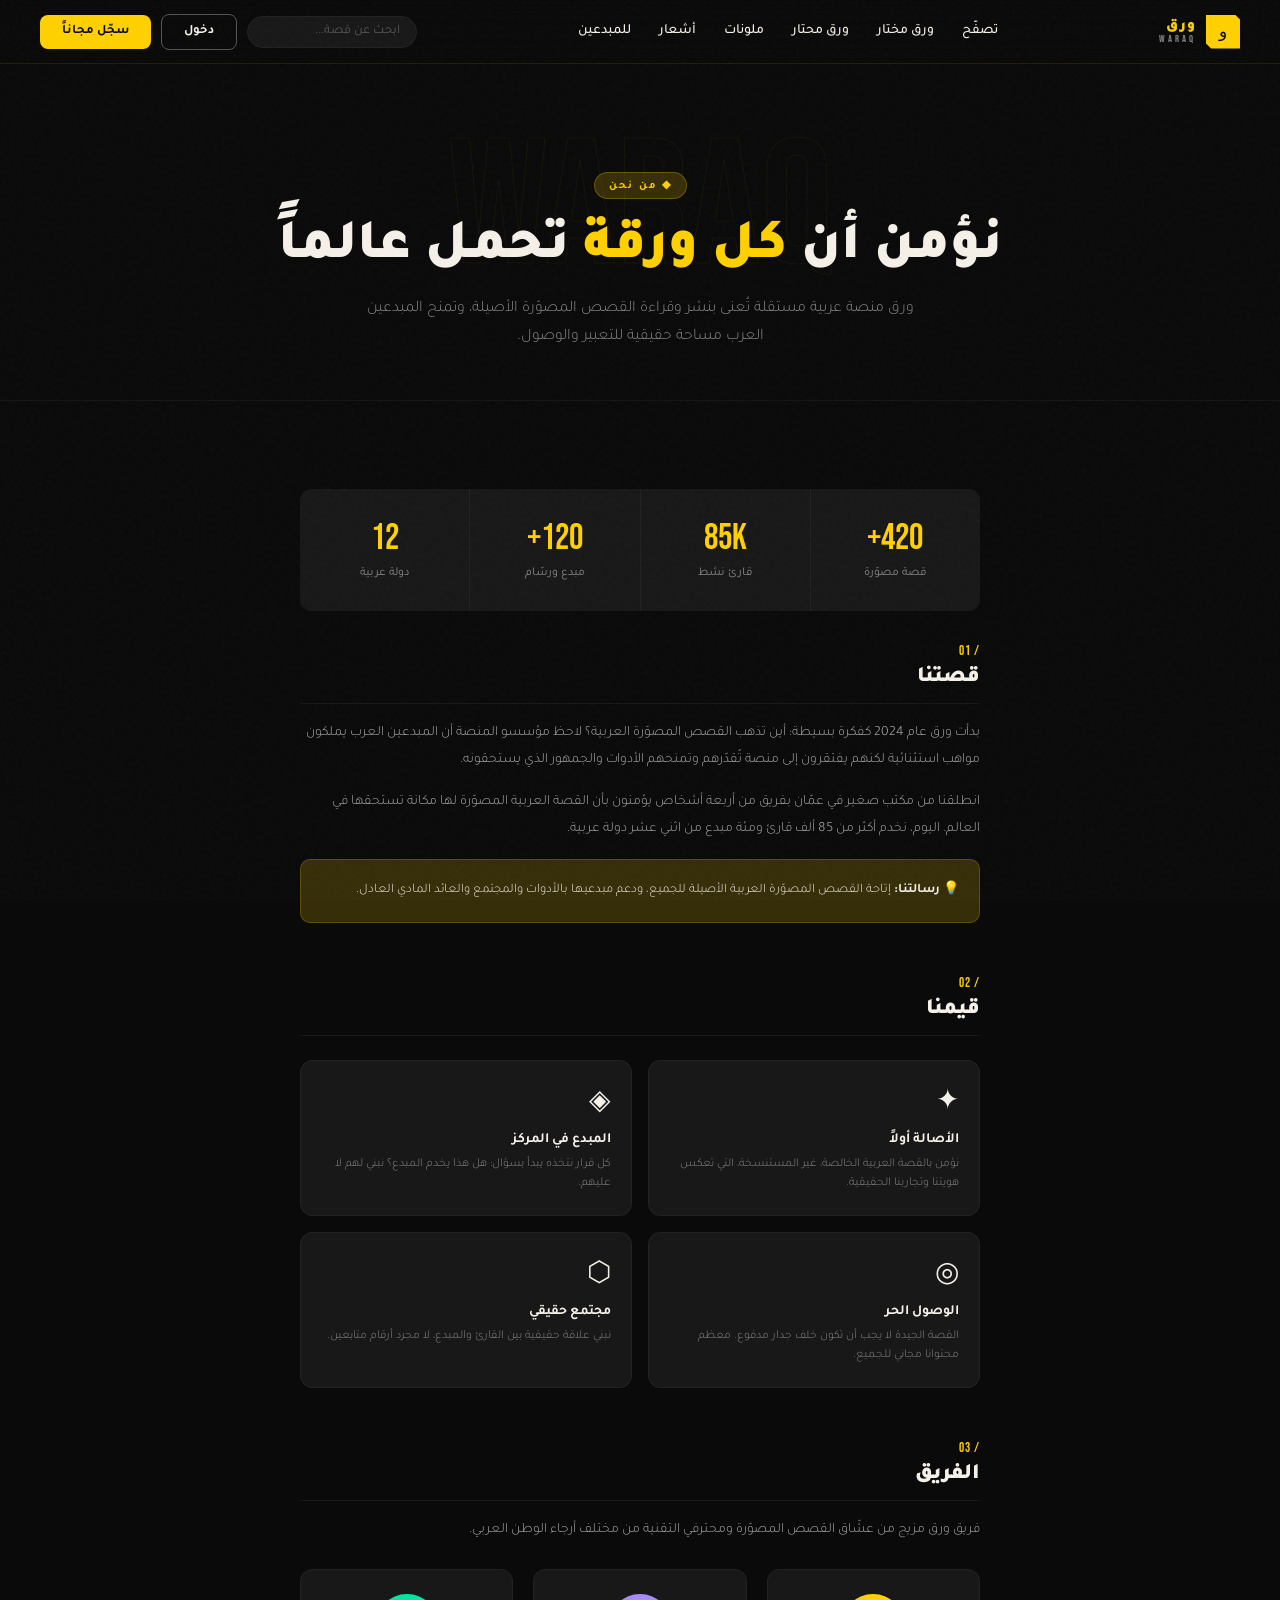
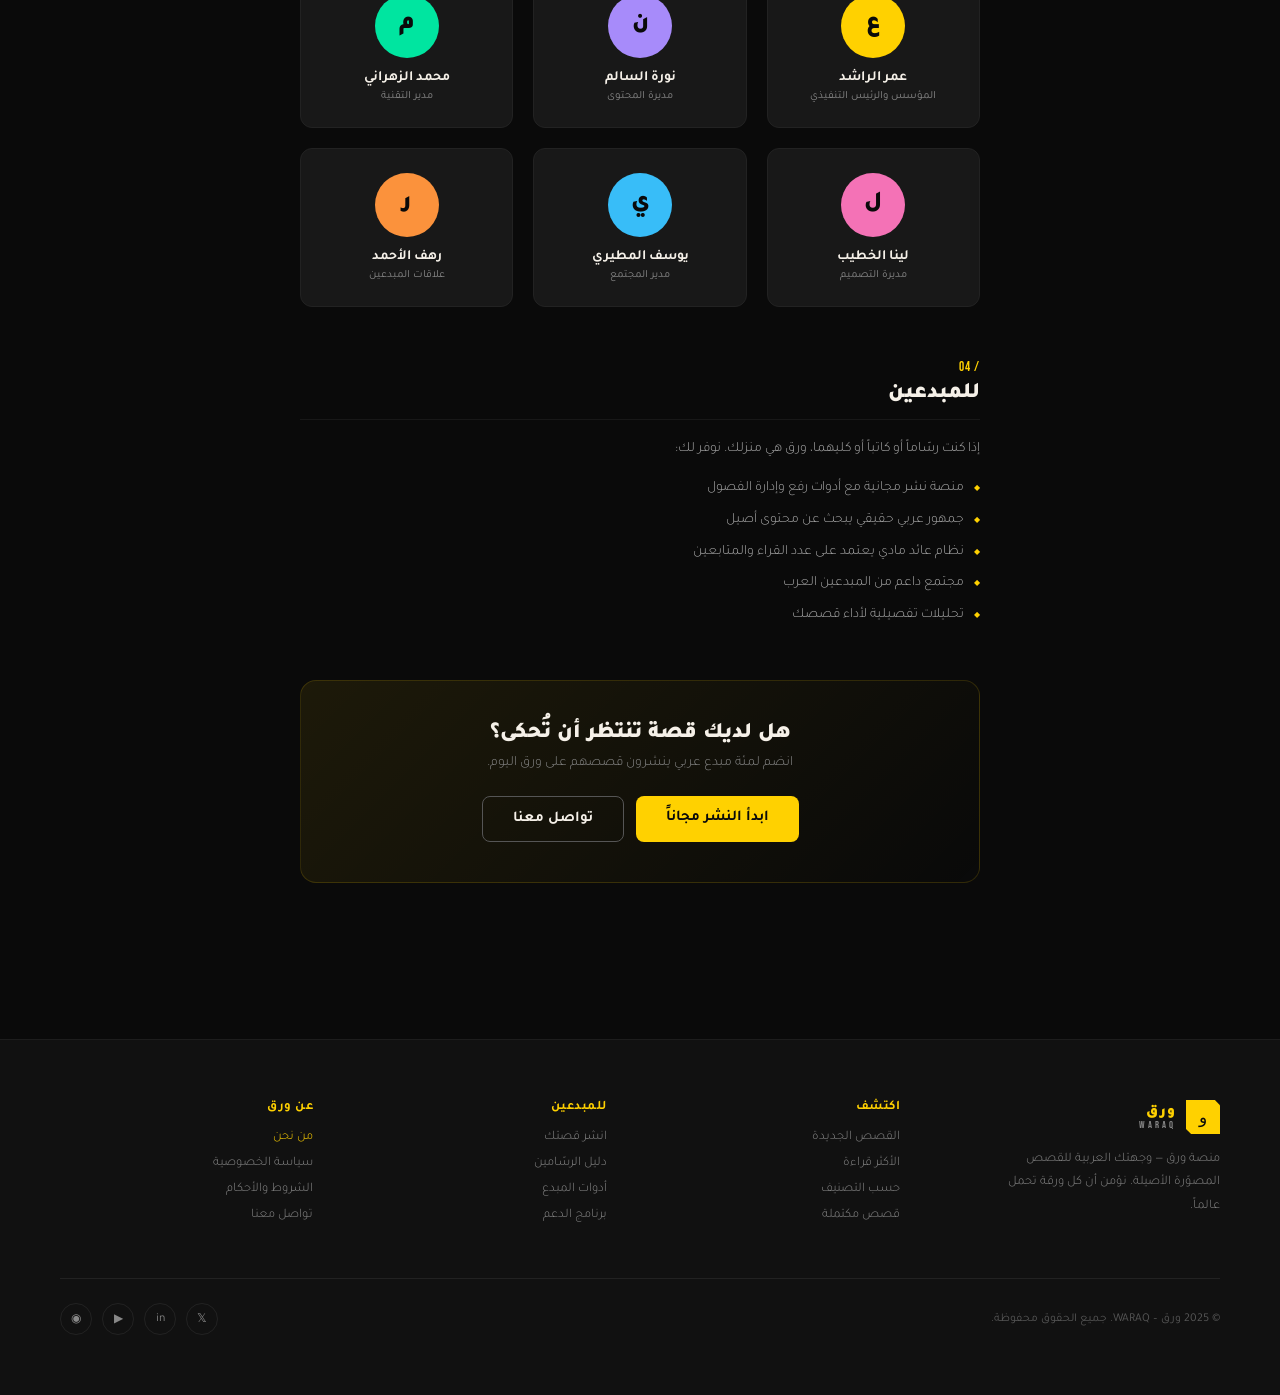
==== commit ceecc27b: "made the competition page" ====
--- a/about.html
+++ b/about.html
@@ -24,8 +24,8 @@
     <li><a href="browse.html">تصفّح</a></li>
     <li><a href="#schedule">ورق مختار</a></li>
     <li><a href="#trending">ورق محتار</a></li>
-    <li><a href="#trending">ورق أشعار</a></li>
-    <li><a href="#trending">ملونات</a></li>
+    <li><a href="#trending">ملونات</a></li><li><a href="#trending">أشعار</a></li>
+    
     <li><a href="#creators">للمبدعين</a></li>
   </ul>
 
@@ -45,8 +45,8 @@
     <li><a href="browse.html">تصفّح</a></li>
     <li><a href="#schedule">ورق مختار</a></li>
     <li><a href="#trending">ورق محتار</a></li>
-    <li><a href="#trending">ورق أشعار</a></li>
-    <li><a href="#trending">ملونات</a></li>
+    <li><a href="#trending">ملونات</a></li><li><a href="#trending">أشعار</a></li>
+    
     <li><a href="#creators">للمبدعين</a></li>
   </ul>
   <input class="drawer-search" type="text" placeholder="ابحث عن قصة...">
